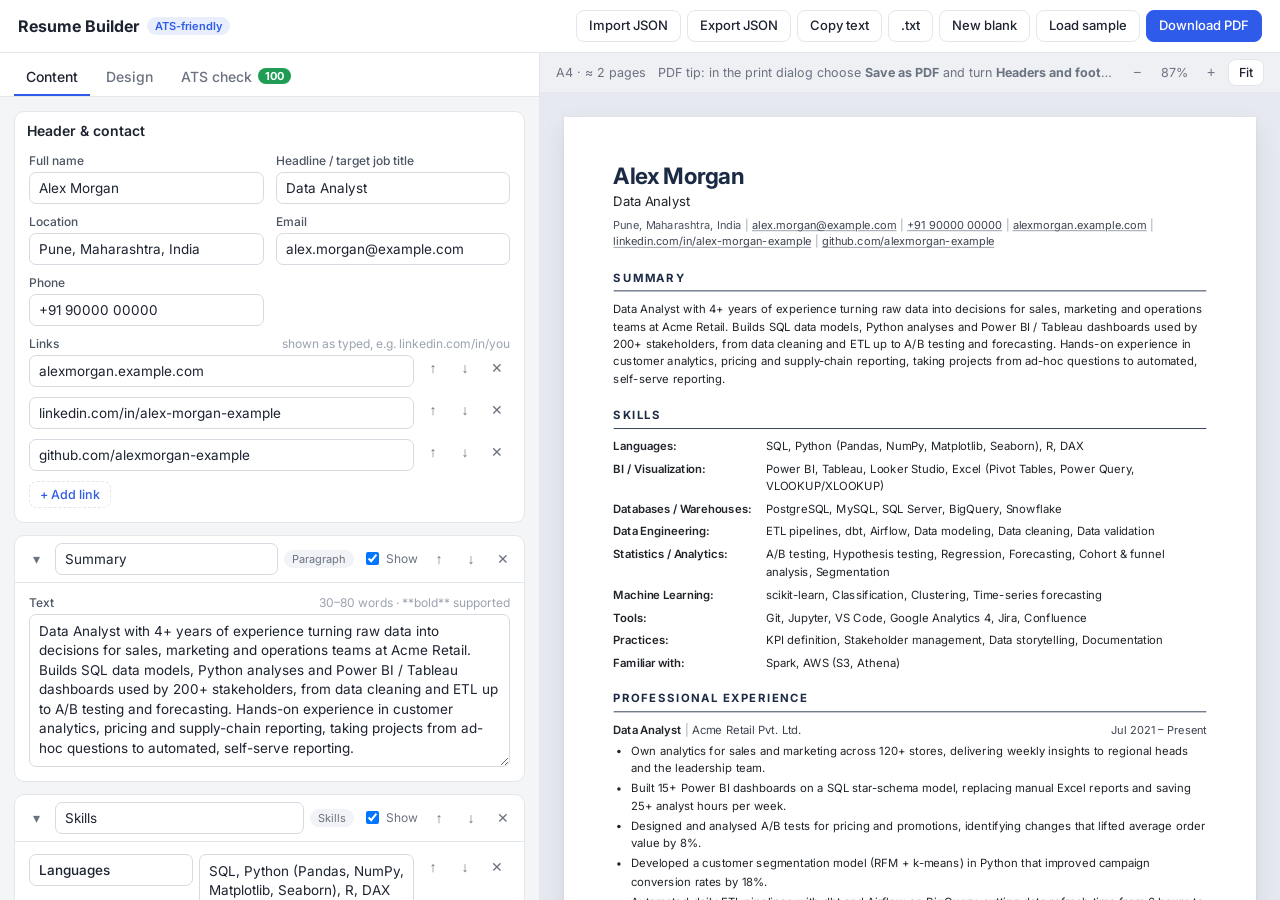
==== index.html @ 41e5b3fa "{initial update}" ====
<!doctype html>
<html lang="en">
<head>
  <meta charset="utf-8">
  <meta name="viewport" content="width=device-width, initial-scale=1">
  <title>Resume Builder</title>
  <link rel="preconnect" href="https://fonts.googleapis.com">
  <link rel="preconnect" href="https://fonts.gstatic.com" crossorigin>
  <link href="https://fonts.googleapis.com/css2?family=Inter:wght@400;500;600;700&display=swap" rel="stylesheet">
  <link rel="stylesheet" href="css/app.css">
  <link rel="stylesheet" href="css/resume.css">
  <style id="page-style"></style>
</head>
<body>
  <div id="app">
    <header class="topbar">
      <div class="brand">Resume Builder <span class="badge">ATS-friendly</span></div>
      <div class="actions">
        <button type="button" class="btn" data-cmd="import" title="Load a resume saved as JSON">Import JSON</button>
        <button type="button" class="btn" data-cmd="export" title="Save your resume data as JSON">Export JSON</button>
        <button type="button" class="btn" data-cmd="copy-text" title="Copy a plain-text version for job portal forms">Copy text</button>
        <button type="button" class="btn" data-cmd="download-txt" title="Download plain-text version">.txt</button>
        <button type="button" class="btn" data-cmd="blank">New blank</button>
        <button type="button" class="btn" data-cmd="sample">Load sample</button>
        <button type="button" class="btn primary" data-cmd="pdf" title="Ctrl+P · choose “Save as PDF”">Download PDF</button>
      </div>
      <input type="file" id="file-input" accept="application/json,.json" hidden>
    </header>

    <main class="layout">
      <aside class="panel">
        <nav class="tabs">
          <button type="button" data-tab="content" class="active">Content</button>
          <button type="button" data-tab="design">Design</button>
          <button type="button" data-tab="ats">ATS check <span id="ats-badge" class="score-badge"></span></button>
        </nav>
        <div class="panel-body" id="panel-body"></div>
      </aside>

      <section class="preview-pane">
        <div class="preview-toolbar">
          <span id="page-info"></span>
          <span class="hint">PDF tip: in the print dialog choose <b>Save as PDF</b> and turn <b>Headers and footers</b> off.</span>
          <div class="zoom">
            <button type="button" class="icon-btn" data-zoom="out" title="Zoom out">−</button>
            <span id="zoom-label"></span>
            <button type="button" class="icon-btn" data-zoom="in" title="Zoom in">+</button>
            <button type="button" class="btn small" data-zoom="fit">Fit</button>
          </div>
        </div>
        <div class="preview-scroll" id="preview-scroll">
          <div class="sheet-wrap" id="sheet-wrap"><div class="sheet" id="sheet"></div></div>
        </div>
      </section>
    </main>
  </div>

  <div id="print-root"></div>
  <div id="toast" role="status" aria-live="polite"></div>

  <script src="js/sample.js"></script>
  <script src="js/render.js"></script>
  <script src="js/ats.js"></script>
  <script src="js/app.js"></script>
</body>
</html>
---- css/app.css ----
:root {
  --bg: #f4f5f7;
  --panel: #ffffff;
  --border: #e3e6eb;
  --text: #1d2330;
  --muted: #6b7280;
  --primary: #2f5bea;
  --primary-hover: #244bd0;
  --danger: #d64545;
  --ok: #1f9d55;
  --warn: #d98a00;
  --info: #4c6ef5;
  --radius: 10px;
  color-scheme: light;
}

* { box-sizing: border-box; }
html, body { height: 100%; margin: 0; }
body {
  font-family: 'Inter', 'Segoe UI', system-ui, sans-serif;
  font-size: 14px;
  color: var(--text);
  background: var(--bg);
}

#app { display: flex; flex-direction: column; height: 100vh; }

/* Top bar */
.topbar {
  display: flex; align-items: center; justify-content: space-between; gap: 12px; flex-wrap: wrap;
  padding: 10px 18px; background: #fff; border-bottom: 1px solid var(--border);
}
.brand { font-weight: 700; font-size: 16px; display: flex; align-items: center; gap: 8px; }
.badge { font-size: 11px; font-weight: 600; background: #e8eefc; color: var(--primary); padding: 2px 8px; border-radius: 999px; }
.actions { display: flex; gap: 6px; flex-wrap: wrap; }

.btn {
  font: inherit; font-size: 13px; font-weight: 500; line-height: 1.2;
  border: 1px solid var(--border); background: #fff; color: var(--text);
  padding: 7px 12px; border-radius: 8px; cursor: pointer;
}
.btn:hover { background: #f3f4f6; }
.btn.primary { background: var(--primary); border-color: var(--primary); color: #fff; }
.btn.primary:hover { background: var(--primary-hover); }
.btn.small { padding: 5px 10px; font-size: 12.5px; }
.btn.ghost { border-style: dashed; background: transparent; color: var(--primary); }
.btn.ghost:hover { background: #f0f4ff; }
.btn-row { display: flex; gap: 8px; flex-wrap: wrap; }

.icon-btn {
  flex: none; width: 26px; height: 26px; border: 0; border-radius: 6px; background: none;
  color: var(--muted); font-size: 14px; line-height: 1; cursor: pointer;
}
.icon-btn:hover { background: #eef0f4; color: var(--text); }
.icon-btn.danger:hover { background: #fdecec; color: var(--danger); }

/* Layout */
.layout { flex: 1; display: grid; grid-template-columns: minmax(400px, 540px) 1fr; min-height: 0; }
.panel { display: flex; flex-direction: column; min-height: 0; border-right: 1px solid var(--border); background: var(--bg); }
.tabs { display: flex; gap: 4px; padding: 6px 14px 0; background: #fff; border-bottom: 1px solid var(--border); }
.tabs button {
  font: inherit; font-weight: 500; color: var(--muted); background: none; cursor: pointer;
  border: 0; border-bottom: 2px solid transparent; padding: 9px 12px; display: flex; align-items: center; gap: 6px;
}
.tabs button.active { color: var(--text); border-bottom-color: var(--primary); }
.score-badge { font-size: 11px; font-weight: 700; color: #fff; border-radius: 999px; padding: 1px 7px; background: var(--muted); }
.score-badge:empty { display: none; }
.panel-body { flex: 1; overflow: auto; padding: 14px; }

/* Cards */
.card { background: var(--panel); border: 1px solid var(--border); border-radius: var(--radius); margin-bottom: 12px; }
.card-head { display: flex; align-items: center; gap: 6px; padding: 10px 12px; }
.card-head h3 { margin: 0; font-size: 14px; font-weight: 600; }
.card-body { padding: 4px 14px 14px; }
.card.sec .card-head { padding: 7px 8px; }
.card.sec.open .card-head { border-bottom: 1px solid var(--border); }
.card.sec.open .card-body { padding-top: 12px; }
.card.hidden-sec { opacity: 0.6; }
.sec-title-input {
  flex: 1; min-width: 0; font: inherit; font-weight: 600; color: var(--text);
  border: 1px solid transparent; border-radius: 6px; padding: 5px 7px; background: transparent;
}
.sec-title-input:hover, .sec-title-input:focus { border-color: var(--border); background: #fff; outline: none; }
.tag { font-size: 11px; color: var(--muted); background: #f1f3f6; border-radius: 999px; padding: 2px 8px; white-space: nowrap; }
.vis { display: flex; align-items: center; gap: 4px; font-size: 12px; color: var(--muted); cursor: pointer; white-space: nowrap; margin: 0 2px; }

/* Forms */
.grid2 { display: grid; grid-template-columns: 1fr 1fr; gap: 10px 12px; }
.field { display: flex; flex-direction: column; gap: 4px; min-width: 0; }
.field.wide { grid-column: 1 / -1; }
.lbl { font-size: 12px; font-weight: 500; color: #4b5563; display: flex; justify-content: space-between; align-items: baseline; gap: 8px; margin: 0; }
.lbl em, .lbl output { font-style: normal; font-weight: 400; color: #9ca3af; text-align: right; }
.lbl output { color: var(--text); font-weight: 600; }
input[type=text], input[type=email], textarea, select {
  font: inherit; font-size: 13.5px; color: var(--text); width: 100%;
  border: 1px solid #d6dae1; border-radius: 7px; padding: 7px 9px; background: #fff;
}
textarea { resize: vertical; line-height: 1.45; overflow: hidden; min-height: 35px; }
input:focus, textarea:focus, select:focus { outline: none; border-color: var(--primary); box-shadow: 0 0 0 3px rgba(47, 91, 234, .12); }
input[type=range] { width: 100%; accent-color: var(--primary); }
input[type=color] { width: 34px; height: 28px; padding: 0; border: 1px solid var(--border); border-radius: 6px; background: none; cursor: pointer; }
.row { display: flex; gap: 6px; align-items: flex-start; margin-bottom: 6px; }
.row > input, .row > textarea { flex: 1; min-width: 0; }
.skill-row .w-label { flex: 0 0 34%; font-weight: 500; }
.swatches { display: flex; gap: 6px; align-items: center; flex-wrap: wrap; }
.swatch { width: 24px; height: 24px; border-radius: 50%; border: 2px solid #fff; box-shadow: 0 0 0 1px var(--border); cursor: pointer; }
.swatch.on { box-shadow: 0 0 0 2px var(--primary); }

/* Entry items */
.item { border: 1px solid var(--border); border-radius: 8px; margin-bottom: 8px; background: #fafbfc; }
.item-head { display: flex; align-items: center; gap: 8px; padding: 5px 6px 5px 10px; cursor: pointer; user-select: none; }
.item-head:hover { background: #f3f5f8; border-radius: 8px; }
.item.open .item-head:hover { border-radius: 8px 8px 0 0; }
.caret { color: var(--muted); width: 12px; flex: none; }
.item-title { flex: 1; min-width: 0; font-weight: 500; overflow: hidden; text-overflow: ellipsis; white-space: nowrap; }
.item-meta { font-size: 12px; color: var(--muted); white-space: nowrap; max-width: 38%; overflow: hidden; text-overflow: ellipsis; }
.tools { display: flex; }
.item-body { padding: 12px; background: #fff; border-top: 1px solid var(--border); border-radius: 0 0 8px 8px; }
.add-sec { display: flex; gap: 8px; margin: 6px 0 30px; }
.add-sec select { flex: 1; }

.muted { color: var(--muted); margin: 0 0 10px; font-size: 13px; }
.tips { margin: 0; padding-left: 18px; color: #4b5563; font-size: 13px; line-height: 1.55; }

/* ATS */
.score-card { display: grid; grid-template-columns: auto 1fr; gap: 12px 14px; align-items: center; padding-top: 14px; }
.score-card p { margin: 2px 0 0; }
.score-ring {
  width: 60px; height: 60px; border-radius: 50%; display: grid; place-items: center;
  background: conic-gradient(var(--c) calc(var(--p) * 1%), #e5e7eb 0);
}
.score-ring span { width: 48px; height: 48px; border-radius: 50%; background: #fff; display: grid; place-items: center; font-weight: 700; font-size: 14px; }
.chips { display: flex; flex-wrap: wrap; gap: 6px; margin: 6px 0 14px; }
.chip { font-size: 12px; padding: 3px 9px; border-radius: 999px; }
.chip i { font-style: normal; opacity: .65; font-size: 11px; }
.chip.hit { background: #e7f6ec; color: #17733d; }
.chip.miss { background: #fdeeee; color: #b23434; }
.check-group { margin-bottom: 10px; }
.group-title, .check-group summary { font-size: 12px; font-weight: 600; color: #4b5563; text-transform: uppercase; letter-spacing: .04em; margin: 4px 0; cursor: default; }
.check-group summary { cursor: pointer; }
.check { display: flex; gap: 10px; padding: 8px 0; border-top: 1px solid #f0f1f4; font-size: 13px; line-height: 1.45; }
.check small { display: block; color: var(--muted); font-size: 12px; margin-top: 2px; word-break: break-word; }
.check .dot { width: 8px; height: 8px; border-radius: 50%; margin-top: 6px; flex: none; }
.check.err .dot { background: var(--danger); }
.check.warn .dot { background: var(--warn); }
.check.info .dot { background: var(--info); }
.check.ok .dot { background: var(--ok); }

/* Preview */
.preview-pane { display: flex; flex-direction: column; min-height: 0; min-width: 0; background: #e6e9ef; }
.preview-toolbar {
  display: flex; align-items: center; justify-content: space-between; gap: 12px;
  padding: 6px 16px; font-size: 12.5px; color: var(--muted); background: #eef0f4; border-bottom: 1px solid var(--border);
}
.preview-toolbar .hint { flex: 1; text-align: center; overflow: hidden; text-overflow: ellipsis; white-space: nowrap; }
.zoom { display: flex; align-items: center; gap: 4px; }
#zoom-label { min-width: 40px; text-align: center; }
.preview-scroll { flex: 1; overflow: auto; padding: 24px; }
.sheet-wrap { position: relative; margin: 0 auto; }
.sheet {
  position: absolute; top: 0; left: 0; box-sizing: border-box;
  background: #fff; transform-origin: top left;
  box-shadow: 0 1px 3px rgba(0, 0, 0, .08), 0 10px 30px rgba(0, 0, 0, .08);
}
.page-guide { position: absolute; left: 0; right: 0; border-top: 1px dashed #ef8b8b; pointer-events: none; }
.page-guide span {
  position: absolute; right: 6px; top: -9px; background: #fff; color: #e06464; padding: 0 4px;
  font: 500 10px/16px 'Inter', 'Segoe UI', sans-serif;
}

#toast {
  position: fixed; left: 50%; bottom: 24px; transform: translate(-50%, 20px); opacity: 0; pointer-events: none;
  background: #1d2330; color: #fff; padding: 10px 16px; border-radius: 8px; font-size: 13px; transition: .2s;
}
#toast.show { opacity: 1; transform: translate(-50%, 0); }

/* Print: only the resume */
#print-root { display: none; }
@media print {
  html, body { height: auto; background: #fff; }
  #app, #toast { display: none !important; }
  #print-root { display: block; }
}

@media (max-width: 960px) {
  #app { height: auto; }
  .layout { grid-template-columns: 1fr; }
  .panel { border-right: 0; }
  .panel-body { overflow: visible; }
  .preview-scroll { height: 85vh; }
  .preview-toolbar .hint { display: none; }
}
@media (max-width: 520px) {
  .grid2 { grid-template-columns: 1fr; }
  .topbar { padding: 10px 12px; }
}
---- css/resume.css ----
/* Resume document styles — shared by the on-screen preview and the printed PDF.
   Sizes are in pt/em so print output matches the preview exactly. */

.resume {
  --fs: 10pt;
  --lh: 1.5;
  --accent: #1c2b45;
  --font: 'Inter', 'Segoe UI', Arial, sans-serif;
  --ink: #1f2328;
  --ink-soft: #3d4450;
  --rule-gap: 0.75em;
  font-family: var(--font);
  font-size: var(--fs);
  line-height: var(--lh);
  color: var(--ink);
  text-align: left;
  -webkit-print-color-adjust: exact;
  print-color-adjust: exact;
}
.resume *,
.resume *::before,
.resume *::after { box-sizing: border-box; margin: 0; padding: 0; }
.resume a { color: inherit; text-decoration: underline; text-decoration-color: #8a93a3; text-underline-offset: 0.15em; text-decoration-thickness: 0.06em; }
.resume strong { font-weight: 600; }

/* Header */
.r-name { font-size: 2em; font-weight: 700; color: var(--accent); letter-spacing: -0.02em; line-height: 1.15; }
.r-title { font-size: 1.16em; font-weight: 400; color: var(--ink); line-height: 1.3; margin-top: 0.3em; }
.r-contact { font-size: 0.97em; color: #4b5260; margin-top: 0.55em; }
.r-contact a { color: var(--ink-soft); }
.r-contact > a,
.r-contact > span:not(.r-sep) { white-space: nowrap; }
.r-sep { color: #9aa1ad; }

/* Sections */
.r-section { margin-top: 1.6em; }
.r-heading {
  font-size: 1em;
  font-weight: 700;
  letter-spacing: 0.12em;
  text-transform: uppercase;
  color: var(--accent);
  padding-bottom: 0.4em;
  border-bottom: 1.2pt solid var(--accent);
  margin-bottom: var(--rule-gap);
  break-after: avoid;
  page-break-after: avoid;
}
.r-text p + p { margin-top: 0.5em; }

/* Skills */
.r-skills { display: grid; grid-template-columns: max-content 1fr; column-gap: 1.3em; row-gap: 0.45em; }
.r-skill-label { font-weight: 600; }
.r-skills > div { break-inside: avoid; }
.r-skills-inline > div + div { margin-top: 0.3em; }

/* Entries (experience / projects / education) */
.r-entry + .r-entry { margin-top: 0.85em; }
.r-entry-head { display: flex; justify-content: space-between; align-items: baseline; gap: 1.2em; }
.r-entry-title strong { font-weight: 600; }
.r-entry-sub { color: var(--ink-soft); }
.r-date { white-space: nowrap; color: var(--ink-soft); font-size: 0.97em; }
.r-note { color: var(--ink); }
.r-keep { break-inside: avoid; page-break-inside: avoid; }

/* Bullets */
.r-bullets { list-style: disc; padding-left: 1.45em; margin-top: 0.3em; }
.r-bullets.r-cont { margin-top: 0; }
.r-bullets li { margin-top: 0.22em; padding-left: 0.1em; break-inside: avoid; page-break-inside: avoid; }
.r-bullets li:first-child { margin-top: 0; }
.r-bullets.r-cont li:first-child { margin-top: 0.22em; }
.r-bullets li::marker { color: var(--ink); }
.r-list { margin-top: 0; }
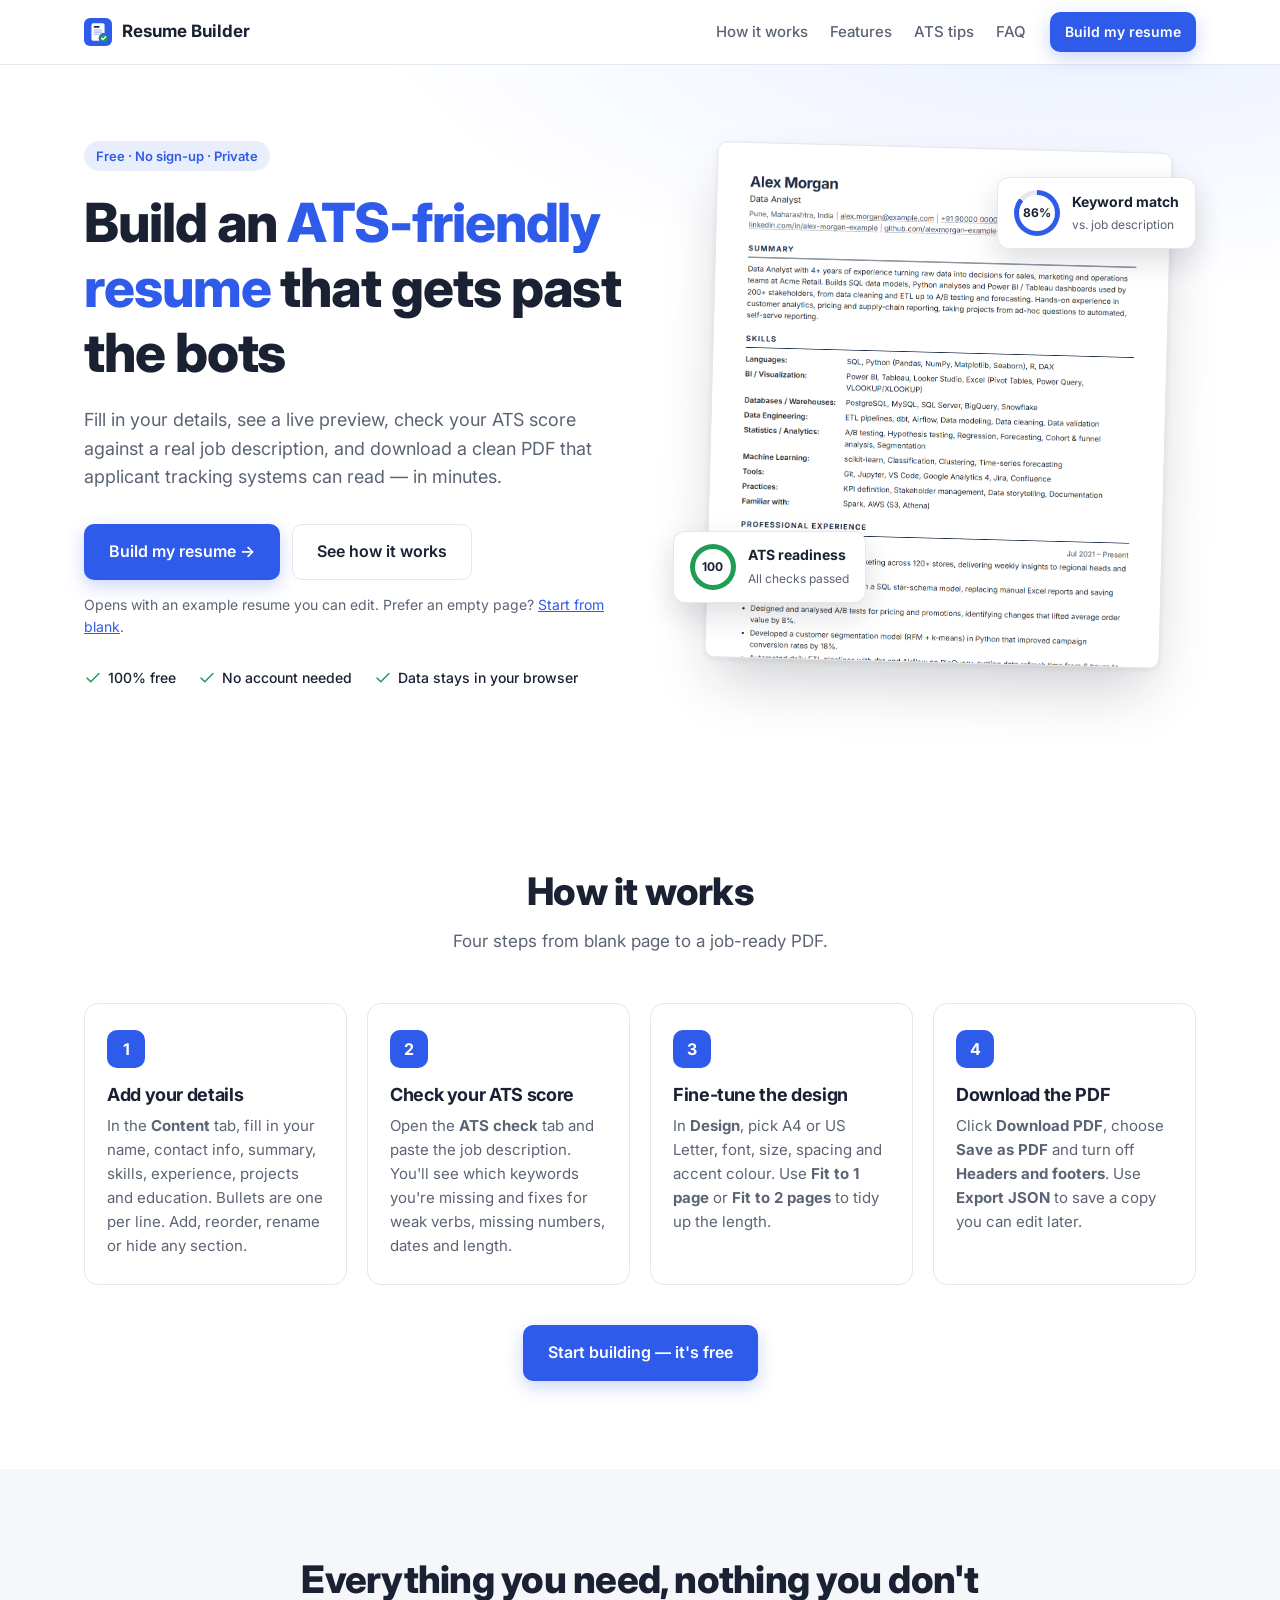
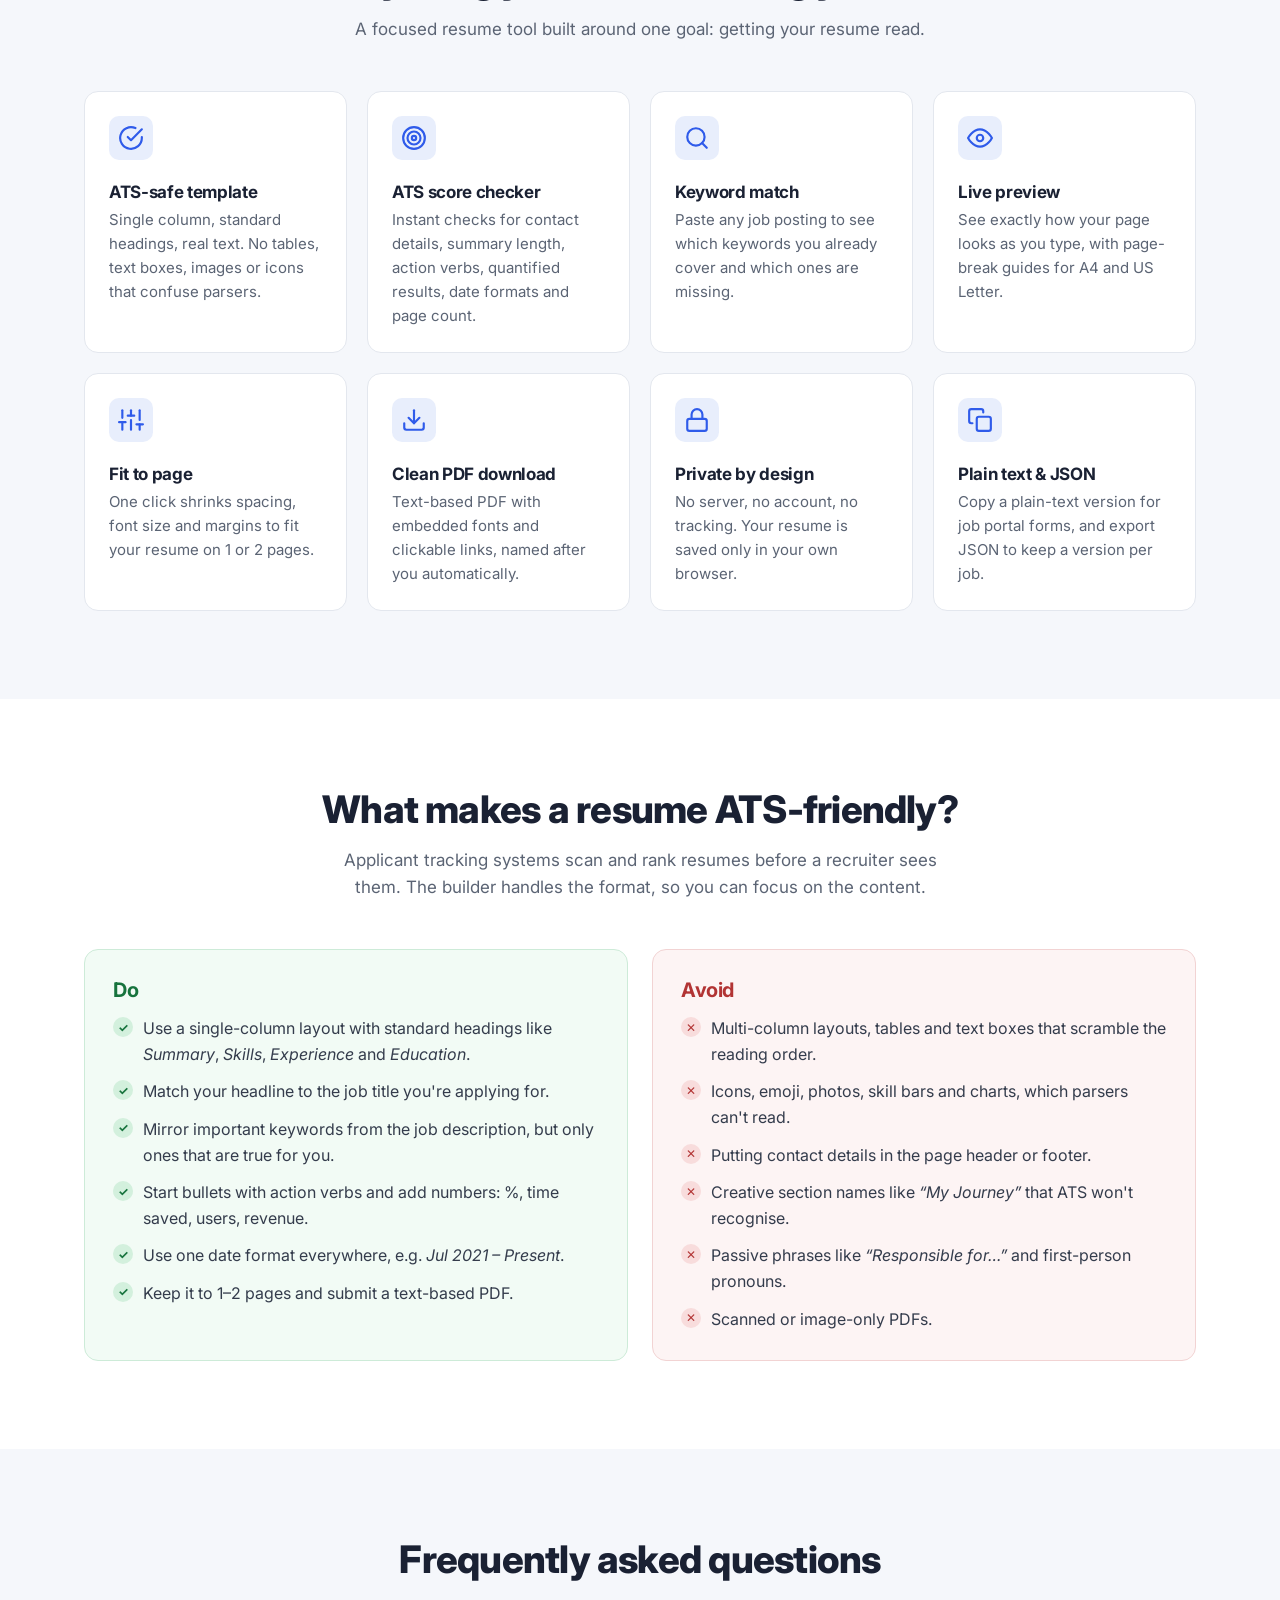
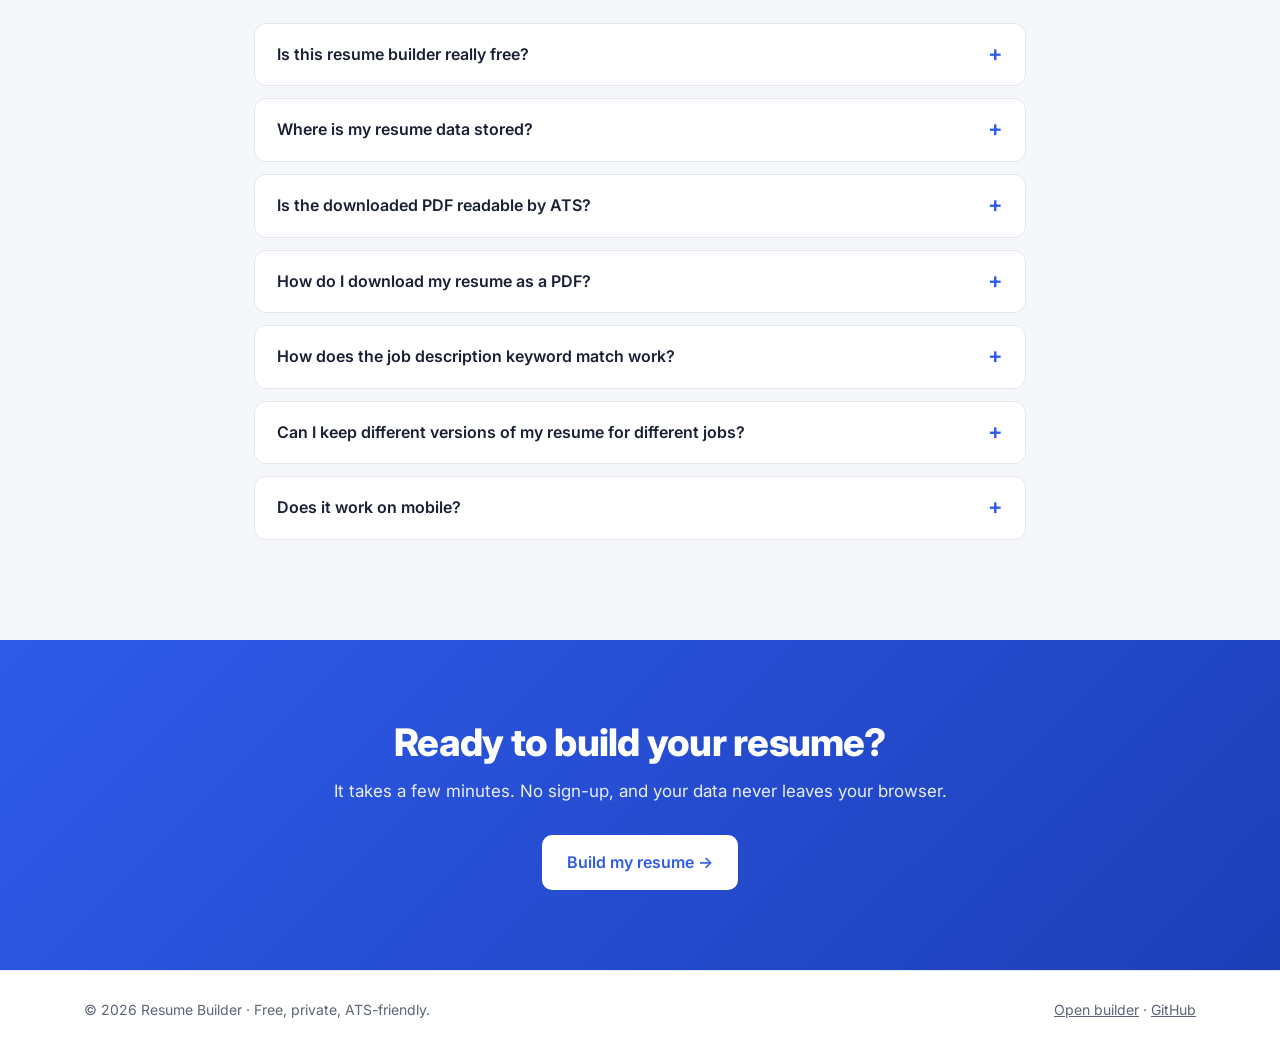
==== commit d8f4bcdd: "{update} welcome page" ====
--- a/index.html
+++ b/index.html
@@ -3,64 +3,304 @@
 <head>
   <meta charset="utf-8">
   <meta name="viewport" content="width=device-width, initial-scale=1">
-  <title>Resume Builder</title>
+  <title>Free ATS-Friendly Resume Builder – No Sign-up, PDF Download</title>
+  <meta name="description" content="Build an ATS-friendly resume for free. Live preview, ATS score checker, job description keyword match and a clean PDF download. No sign-up — your data stays in your browser.">
+  <meta name="keywords" content="ATS resume builder, ATS friendly resume, free resume builder, resume maker, ATS resume checker, resume keyword match, resume PDF, CV builder, no sign up resume builder">
+  <meta name="robots" content="index, follow, max-image-preview:large">
+  <link rel="canonical" href="https://shaktimm22.github.io/resume_builder_v2/">
+  <meta name="theme-color" content="#2f5bea">
+
+  <!-- Social sharing -->
+  <meta property="og:type" content="website">
+  <meta property="og:site_name" content="ATS Resume Builder">
+  <meta property="og:title" content="Free ATS-Friendly Resume Builder – No Sign-up">
+  <meta property="og:description" content="Live preview, ATS score checker, job-description keyword match and clean PDF download. Your data never leaves your browser.">
+  <meta property="og:url" content="https://shaktimm22.github.io/resume_builder_v2/">
+  <meta property="og:image" content="https://shaktimm22.github.io/resume_builder_v2/assets/og-image.png">
+  <meta property="og:image:width" content="1200">
+  <meta property="og:image:height" content="630">
+  <meta property="og:image:alt" content="ATS Resume Builder – clean single-column resume with an ATS score of 100">
+  <meta name="twitter:card" content="summary_large_image">
+  <meta name="twitter:title" content="Free ATS-Friendly Resume Builder – No Sign-up">
+  <meta name="twitter:description" content="Live preview, ATS score checker, keyword match and clean PDF download.">
+  <meta name="twitter:image" content="https://shaktimm22.github.io/resume_builder_v2/assets/og-image.png">
+
+  <link rel="icon" href="assets/favicon.svg" type="image/svg+xml">
+  <link rel="apple-touch-icon" href="assets/apple-touch-icon.png">
   <link rel="preconnect" href="https://fonts.googleapis.com">
   <link rel="preconnect" href="https://fonts.gstatic.com" crossorigin>
-  <link href="https://fonts.googleapis.com/css2?family=Inter:wght@400;500;600;700&display=swap" rel="stylesheet">
-  <link rel="stylesheet" href="css/app.css">
-  <link rel="stylesheet" href="css/resume.css">
-  <style id="page-style"></style>
+  <link href="https://fonts.googleapis.com/css2?family=Inter:wght@400;500;600;700;800&display=swap" rel="stylesheet">
+  <link rel="stylesheet" href="css/landing.css">
+
+  <script type="application/ld+json">
+  {
+    "@context": "https://schema.org",
+    "@type": "WebApplication",
+    "name": "ATS Resume Builder",
+    "url": "https://shaktimm22.github.io/resume_builder_v2/",
+    "description": "Free ATS-friendly resume builder with live preview, ATS score checker, job description keyword match and PDF download. No sign-up; data stays in your browser.",
+    "applicationCategory": "BusinessApplication",
+    "operatingSystem": "Any (web browser)",
+    "browserRequirements": "Requires JavaScript. Works best in Chrome or Edge on desktop.",
+    "image": "https://shaktimm22.github.io/resume_builder_v2/assets/og-image.png",
+    "offers": { "@type": "Offer", "price": "0", "priceCurrency": "USD" },
+    "featureList": [
+      "ATS-friendly single-column resume template",
+      "Live A4 / US Letter preview",
+      "ATS readiness score with fix suggestions",
+      "Job description keyword match",
+      "Fit to 1 or 2 pages",
+      "Text-based PDF download",
+      "Plain-text copy for job portals",
+      "Save and load as JSON"
+    ]
+  }
+  </script>
+  <script type="application/ld+json">
+  {
+    "@context": "https://schema.org",
+    "@type": "FAQPage",
+    "mainEntity": [
+      { "@type": "Question", "name": "Is this resume builder really free?",
+        "acceptedAnswer": { "@type": "Answer", "text": "Yes. It is completely free, with no sign-up, no watermark and no paywall on the PDF download." } },
+      { "@type": "Question", "name": "Where is my resume data stored?",
+        "acceptedAnswer": { "@type": "Answer", "text": "Only in your own browser (local storage). Nothing is uploaded to any server. Use Export JSON to keep a backup file or move your resume to another computer." } },
+      { "@type": "Question", "name": "Is the downloaded PDF readable by ATS?",
+        "acceptedAnswer": { "@type": "Answer", "text": "Yes. The PDF is generated by your browser with real, selectable text in a single-column layout with standard headings, no tables, images or icons, so applicant tracking systems can parse it in the right order." } },
+      { "@type": "Question", "name": "How do I download my resume as a PDF?",
+        "acceptedAnswer": { "@type": "Answer", "text": "Click Download PDF, choose Save as PDF as the destination in the print dialog, and turn off Headers and footers. The file is named after you automatically." } },
+      { "@type": "Question", "name": "How does the job description keyword match work?",
+        "acceptedAnswer": { "@type": "Answer", "text": "Paste a job posting into the ATS check tab. The builder extracts the most important keywords and shows which ones your resume already contains and which are missing, with a weighted match percentage." } },
+      { "@type": "Question", "name": "Can I keep different versions of my resume for different jobs?",
+        "acceptedAnswer": { "@type": "Answer", "text": "Yes. Use Export JSON to save a version for each job, and Import JSON to load it again later." } },
+      { "@type": "Question", "name": "Does it work on mobile?",
+        "acceptedAnswer": { "@type": "Answer", "text": "It works on mobile, but editing and PDF export are easiest on a desktop or laptop with Chrome or Edge." } }
+    ]
+  }
+  </script>
 </head>
 <body>
-  <div id="app">
-    <header class="topbar">
-      <div class="brand">Resume Builder <span class="badge">ATS-friendly</span></div>
-      <div class="actions">
-        <button type="button" class="btn" data-cmd="import" title="Load a resume saved as JSON">Import JSON</button>
-        <button type="button" class="btn" data-cmd="export" title="Save your resume data as JSON">Export JSON</button>
-        <button type="button" class="btn" data-cmd="copy-text" title="Copy a plain-text version for job portal forms">Copy text</button>
-        <button type="button" class="btn" data-cmd="download-txt" title="Download plain-text version">.txt</button>
-        <button type="button" class="btn" data-cmd="blank">New blank</button>
-        <button type="button" class="btn" data-cmd="sample">Load sample</button>
-        <button type="button" class="btn primary" data-cmd="pdf" title="Ctrl+P · choose “Save as PDF”">Download PDF</button>
-      </div>
-      <input type="file" id="file-input" accept="application/json,.json" hidden>
-    </header>
-
-    <main class="layout">
-      <aside class="panel">
-        <nav class="tabs">
-          <button type="button" data-tab="content" class="active">Content</button>
-          <button type="button" data-tab="design">Design</button>
-          <button type="button" data-tab="ats">ATS check <span id="ats-badge" class="score-badge"></span></button>
-        </nav>
-        <div class="panel-body" id="panel-body"></div>
-      </aside>
-
-      <section class="preview-pane">
-        <div class="preview-toolbar">
-          <span id="page-info"></span>
-          <span class="hint">PDF tip: in the print dialog choose <b>Save as PDF</b> and turn <b>Headers and footers</b> off.</span>
-          <div class="zoom">
-            <button type="button" class="icon-btn" data-zoom="out" title="Zoom out">−</button>
-            <span id="zoom-label"></span>
-            <button type="button" class="icon-btn" data-zoom="in" title="Zoom in">+</button>
-            <button type="button" class="btn small" data-zoom="fit">Fit</button>
-          </div>
-        </div>
-        <div class="preview-scroll" id="preview-scroll">
-          <div class="sheet-wrap" id="sheet-wrap"><div class="sheet" id="sheet"></div></div>
-        </div>
-      </section>
-    </main>
-  </div>
-
-  <div id="print-root"></div>
-  <div id="toast" role="status" aria-live="polite"></div>
-
-  <script src="js/sample.js"></script>
-  <script src="js/render.js"></script>
-  <script src="js/ats.js"></script>
-  <script src="js/app.js"></script>
+  <a class="skip" href="#main">Skip to content</a>
+
+  <header class="site-header">
+    <div class="wrap nav">
+      <a class="logo" href="./" aria-label="ATS Resume Builder home">
+        <img src="assets/favicon.svg" alt="" width="28" height="28">
+        <span>Resume Builder</span>
+      </a>
+      <nav aria-label="Main">
+        <a href="#how-it-works">How it works</a>
+        <a href="#features">Features</a>
+        <a href="#ats-tips">ATS tips</a>
+        <a href="#faq">FAQ</a>
+      </nav>
+      <a class="btn btn-primary btn-sm" href="builder.html">Build my resume</a>
+    </div>
+  </header>
+
+  <main id="main">
+    <!-- Hero -->
+    <section class="hero">
+      <div class="wrap hero-grid">
+        <div class="hero-copy">
+          <p class="eyebrow">Free · No sign-up · Private</p>
+          <h1>Build an <span class="hl">ATS-friendly resume</span> that gets past the bots</h1>
+          <p class="lead">
+            Fill in your details, see a live preview, check your ATS score against a real job description,
+            and download a clean PDF that applicant tracking systems can read — in minutes.
+          </p>
+          <div class="cta-row">
+            <a class="btn btn-primary btn-lg" href="builder.html">Build my resume →</a>
+            <a class="btn btn-ghost btn-lg" href="#how-it-works">See how it works</a>
+          </div>
+          <p class="sub-cta">Opens with an example resume you can edit. Prefer an empty page? <a href="builder.html?start=blank">Start from blank</a>.</p>
+          <ul class="trust">
+            <li><svg class="ic" viewBox="0 0 24 24" aria-hidden="true"><polyline points="20 6 9 17 4 12"/></svg>100% free</li>
+            <li><svg class="ic" viewBox="0 0 24 24" aria-hidden="true"><polyline points="20 6 9 17 4 12"/></svg>No account needed</li>
+            <li><svg class="ic" viewBox="0 0 24 24" aria-hidden="true"><polyline points="20 6 9 17 4 12"/></svg>Data stays in your browser</li>
+          </ul>
+        </div>
+        <div class="hero-visual">
+          <img class="preview" src="assets/resume-preview.png" width="1191" height="1350"
+               alt="Example of a clean, single-column ATS-friendly resume created with the builder">
+          <div class="float-card score">
+            <span class="ring" style="--p:100"><b>100</b></span>
+            <span><strong>ATS readiness</strong><small>All checks passed</small></span>
+          </div>
+          <div class="float-card kw">
+            <span class="ring" style="--p:86"><b>86%</b></span>
+            <span><strong>Keyword match</strong><small>vs. job description</small></span>
+          </div>
+        </div>
+      </div>
+    </section>
+
+    <!-- How it works -->
+    <section id="how-it-works" class="section">
+      <div class="wrap">
+        <h2>How it works</h2>
+        <p class="section-lead">Four steps from blank page to a job-ready PDF.</p>
+        <ol class="steps">
+          <li>
+            <span class="num">1</span>
+            <h3>Add your details</h3>
+            <p>In the <b>Content</b> tab, fill in your name, contact info, summary, skills, experience, projects and education. Bullets are one per line. Add, reorder, rename or hide any section.</p>
+          </li>
+          <li>
+            <span class="num">2</span>
+            <h3>Check your ATS score</h3>
+            <p>Open the <b>ATS check</b> tab and paste the job description. You'll see which keywords you're missing and fixes for weak verbs, missing numbers, dates and length.</p>
+          </li>
+          <li>
+            <span class="num">3</span>
+            <h3>Fine-tune the design</h3>
+            <p>In <b>Design</b>, pick A4 or US Letter, font, size, spacing and accent colour. Use <b>Fit to 1 page</b> or <b>Fit to 2 pages</b> to tidy up the length.</p>
+          </li>
+          <li>
+            <span class="num">4</span>
+            <h3>Download the PDF</h3>
+            <p>Click <b>Download PDF</b>, choose <b>Save as PDF</b> and turn off <b>Headers and footers</b>. Use <b>Export JSON</b> to save a copy you can edit later.</p>
+          </li>
+        </ol>
+        <div class="center"><a class="btn btn-primary btn-lg" href="builder.html">Start building — it's free</a></div>
+      </div>
+    </section>
+
+    <!-- Features -->
+    <section id="features" class="section alt">
+      <div class="wrap">
+        <h2>Everything you need, nothing you don't</h2>
+        <p class="section-lead">A focused resume tool built around one goal: getting your resume read.</p>
+        <div class="features">
+          <article class="feature">
+            <svg class="ic-lg" viewBox="0 0 24 24" aria-hidden="true"><path d="M22 11.08V12a10 10 0 1 1-5.93-9.14"/><polyline points="22 4 12 14.01 9 11.01"/></svg>
+            <h3>ATS-safe template</h3>
+            <p>Single column, standard headings, real text. No tables, text boxes, images or icons that confuse parsers.</p>
+          </article>
+          <article class="feature">
+            <svg class="ic-lg" viewBox="0 0 24 24" aria-hidden="true"><circle cx="12" cy="12" r="10"/><circle cx="12" cy="12" r="6"/><circle cx="12" cy="12" r="2"/></svg>
+            <h3>ATS score checker</h3>
+            <p>Instant checks for contact details, summary length, action verbs, quantified results, date formats and page count.</p>
+          </article>
+          <article class="feature">
+            <svg class="ic-lg" viewBox="0 0 24 24" aria-hidden="true"><circle cx="11" cy="11" r="8"/><line x1="21" y1="21" x2="16.65" y2="16.65"/></svg>
+            <h3>Keyword match</h3>
+            <p>Paste any job posting to see which keywords you already cover and which ones are missing.</p>
+          </article>
+          <article class="feature">
+            <svg class="ic-lg" viewBox="0 0 24 24" aria-hidden="true"><path d="M1 12s4-8 11-8 11 8 11 8-4 8-11 8-11-8-11-8z"/><circle cx="12" cy="12" r="3"/></svg>
+            <h3>Live preview</h3>
+            <p>See exactly how your page looks as you type, with page-break guides for A4 and US Letter.</p>
+          </article>
+          <article class="feature">
+            <svg class="ic-lg" viewBox="0 0 24 24" aria-hidden="true"><line x1="4" y1="21" x2="4" y2="14"/><line x1="4" y1="10" x2="4" y2="3"/><line x1="12" y1="21" x2="12" y2="12"/><line x1="12" y1="8" x2="12" y2="3"/><line x1="20" y1="21" x2="20" y2="16"/><line x1="20" y1="12" x2="20" y2="3"/><line x1="1" y1="14" x2="7" y2="14"/><line x1="9" y1="8" x2="15" y2="8"/><line x1="17" y1="16" x2="23" y2="16"/></svg>
+            <h3>Fit to page</h3>
+            <p>One click shrinks spacing, font size and margins to fit your resume on 1 or 2 pages.</p>
+          </article>
+          <article class="feature">
+            <svg class="ic-lg" viewBox="0 0 24 24" aria-hidden="true"><path d="M21 15v4a2 2 0 0 1-2 2H5a2 2 0 0 1-2-2v-4"/><polyline points="7 10 12 15 17 10"/><line x1="12" y1="15" x2="12" y2="3"/></svg>
+            <h3>Clean PDF download</h3>
+            <p>Text-based PDF with embedded fonts and clickable links, named after you automatically.</p>
+          </article>
+          <article class="feature">
+            <svg class="ic-lg" viewBox="0 0 24 24" aria-hidden="true"><rect x="3" y="11" width="18" height="11" rx="2" ry="2"/><path d="M7 11V7a5 5 0 0 1 10 0v4"/></svg>
+            <h3>Private by design</h3>
+            <p>No server, no account, no tracking. Your resume is saved only in your own browser.</p>
+          </article>
+          <article class="feature">
+            <svg class="ic-lg" viewBox="0 0 24 24" aria-hidden="true"><rect x="9" y="9" width="13" height="13" rx="2" ry="2"/><path d="M5 15H4a2 2 0 0 1-2-2V4a2 2 0 0 1 2-2h9a2 2 0 0 1 2 2v1"/></svg>
+            <h3>Plain text &amp; JSON</h3>
+            <p>Copy a plain-text version for job portal forms, and export JSON to keep a version per job.</p>
+          </article>
+        </div>
+      </div>
+    </section>
+
+    <!-- ATS tips -->
+    <section id="ats-tips" class="section">
+      <div class="wrap">
+        <h2>What makes a resume ATS-friendly?</h2>
+        <p class="section-lead">Applicant tracking systems scan and rank resumes before a recruiter sees them. The builder handles the format, so you can focus on the content.</p>
+        <div class="tips-grid">
+          <div class="tip-card do">
+            <h3>Do</h3>
+            <ul>
+              <li>Use a single-column layout with standard headings like <i>Summary</i>, <i>Skills</i>, <i>Experience</i> and <i>Education</i>.</li>
+              <li>Match your headline to the job title you're applying for.</li>
+              <li>Mirror important keywords from the job description, but only ones that are true for you.</li>
+              <li>Start bullets with action verbs and add numbers: %, time saved, users, revenue.</li>
+              <li>Use one date format everywhere, e.g. <i>Jul 2021 – Present</i>.</li>
+              <li>Keep it to 1–2 pages and submit a text-based PDF.</li>
+            </ul>
+          </div>
+          <div class="tip-card dont">
+            <h3>Avoid</h3>
+            <ul>
+              <li>Multi-column layouts, tables and text boxes that scramble the reading order.</li>
+              <li>Icons, emoji, photos, skill bars and charts, which parsers can't read.</li>
+              <li>Putting contact details in the page header or footer.</li>
+              <li>Creative section names like <i>“My Journey”</i> that ATS won't recognise.</li>
+              <li>Passive phrases like <i>“Responsible for…”</i> and first-person pronouns.</li>
+              <li>Scanned or image-only PDFs.</li>
+            </ul>
+          </div>
+        </div>
+      </div>
+    </section>
+
+    <!-- FAQ -->
+    <section id="faq" class="section alt">
+      <div class="wrap narrow">
+        <h2>Frequently asked questions</h2>
+        <div class="faq">
+          <details>
+            <summary>Is this resume builder really free?</summary>
+            <p>Yes. It is completely free, with no sign-up, no watermark and no paywall on the PDF download.</p>
+          </details>
+          <details>
+            <summary>Where is my resume data stored?</summary>
+            <p>Only in your own browser (local storage). Nothing is uploaded to any server. Use <b>Export JSON</b> to keep a backup file or move your resume to another computer. Clearing your browser data will remove the saved resume, so export a copy.</p>
+          </details>
+          <details>
+            <summary>Is the downloaded PDF readable by ATS?</summary>
+            <p>Yes. The PDF is generated by your browser with real, selectable text in a single-column layout with standard headings, and no tables, images or icons, so applicant tracking systems can parse it in the right order.</p>
+          </details>
+          <details>
+            <summary>How do I download my resume as a PDF?</summary>
+            <p>Click <b>Download PDF</b>, choose <b>Save as PDF</b> as the destination in the print dialog, and turn off <b>Headers and footers</b>. The file is named after you automatically.</p>
+          </details>
+          <details>
+            <summary>How does the job description keyword match work?</summary>
+            <p>Paste a job posting into the <b>ATS check</b> tab. The builder extracts the most important keywords and shows which ones your resume already contains and which are missing, with a weighted match percentage.</p>
+          </details>
+          <details>
+            <summary>Can I keep different versions of my resume for different jobs?</summary>
+            <p>Yes. Use <b>Export JSON</b> to save a version for each job, and <b>Import JSON</b> to load it again later.</p>
+          </details>
+          <details>
+            <summary>Does it work on mobile?</summary>
+            <p>It works on mobile, but editing and PDF export are easiest on a desktop or laptop with Chrome or Edge.</p>
+          </details>
+        </div>
+      </div>
+    </section>
+
+    <!-- Final CTA -->
+    <section class="cta-band">
+      <div class="wrap">
+        <h2>Ready to build your resume?</h2>
+        <p>It takes a few minutes. No sign-up, and your data never leaves your browser.</p>
+        <a class="btn btn-white btn-lg" href="builder.html">Build my resume →</a>
+      </div>
+    </section>
+  </main>
+
+  <footer class="site-footer">
+    <div class="wrap foot">
+      <span>© <span id="year">2026</span> Resume Builder · Free, private, ATS-friendly.</span>
+      <span><a href="builder.html">Open builder</a> · <a href="https://github.com/shaktimm22/resume_builder_v2" rel="noopener">GitHub</a></span>
+    </div>
+  </footer>
+  <script>document.getElementById('year').textContent = new Date().getFullYear();</script>
 </body>
 </html>
--- a/css/landing.css
+++ b/css/landing.css
@@ -0,0 +1,188 @@
+:root {
+  --bg: #ffffff;
+  --bg-alt: #f5f7fb;
+  --text: #1a2133;
+  --muted: #5b6474;
+  --border: #e3e7ee;
+  --primary: #2f5bea;
+  --primary-hover: #244bd0;
+  --primary-soft: #e8eefc;
+  --ok: #1f9d55;
+  --radius: 14px;
+  color-scheme: light;
+}
+
+* { box-sizing: border-box; }
+html { scroll-behavior: smooth; scroll-padding-top: 80px; }
+body {
+  margin: 0;
+  font-family: 'Inter', 'Segoe UI', system-ui, -apple-system, sans-serif;
+  font-size: 16px;
+  line-height: 1.6;
+  color: var(--text);
+  background: var(--bg);
+  -webkit-font-smoothing: antialiased;
+}
+img { max-width: 100%; height: auto; display: block; }
+a { color: var(--primary); }
+h1, h2, h3 { line-height: 1.2; margin: 0; letter-spacing: -0.02em; }
+p { margin: 0; }
+
+.wrap { max-width: 1160px; margin: 0 auto; padding: 0 24px; }
+.wrap.narrow { max-width: 820px; }
+.center { text-align: center; margin-top: 40px; }
+
+.skip { position: absolute; left: -999px; top: 8px; background: #fff; padding: 8px 12px; border-radius: 8px; z-index: 100; }
+.skip:focus { left: 8px; }
+
+/* Buttons */
+.btn {
+  display: inline-flex; align-items: center; justify-content: center; gap: 8px;
+  font: inherit; font-weight: 600; text-decoration: none; cursor: pointer;
+  border-radius: 10px; border: 1px solid transparent; padding: 10px 18px;
+  transition: background .15s, transform .15s, box-shadow .15s;
+}
+.btn:focus-visible { outline: 3px solid rgba(47, 91, 234, .35); outline-offset: 2px; }
+.btn-primary { background: var(--primary); color: #fff; box-shadow: 0 6px 18px rgba(47, 91, 234, .25); }
+.btn-primary:hover { background: var(--primary-hover); transform: translateY(-1px); }
+.btn-ghost { background: #fff; color: var(--text); border-color: var(--border); }
+.btn-ghost:hover { background: var(--bg-alt); }
+.btn-white { background: #fff; color: var(--primary); }
+.btn-white:hover { transform: translateY(-1px); box-shadow: 0 8px 20px rgba(0, 0, 0, .15); }
+.btn-sm { padding: 8px 14px; font-size: 14px; }
+.btn-lg { padding: 14px 24px; font-size: 16px; }
+
+.ic, .ic-lg { fill: none; stroke: currentColor; stroke-width: 2; stroke-linecap: round; stroke-linejoin: round; flex: none; }
+.ic { width: 18px; height: 18px; }
+.ic-lg { width: 26px; height: 26px; }
+
+/* Header */
+.site-header {
+  position: sticky; top: 0; z-index: 50;
+  background: rgba(255, 255, 255, .88); backdrop-filter: saturate(180%) blur(10px);
+  border-bottom: 1px solid var(--border);
+}
+.nav { display: flex; align-items: center; gap: 24px; height: 64px; }
+.logo { display: flex; align-items: center; gap: 10px; color: var(--text); text-decoration: none; font-weight: 700; font-size: 17px; }
+.nav nav { display: flex; gap: 22px; margin-left: auto; }
+.nav nav a { color: var(--muted); text-decoration: none; font-size: 15px; font-weight: 500; }
+.nav nav a:hover { color: var(--text); }
+
+/* Hero */
+.hero { padding: 72px 0 88px; background: radial-gradient(1200px 500px at 85% -10%, #e9efff 0%, rgba(233, 239, 255, 0) 60%), var(--bg); overflow: hidden; }
+.hero-grid { display: grid; grid-template-columns: 1.05fr 1fr; gap: 56px; align-items: center; }
+.eyebrow { display: inline-block; font-size: 13px; font-weight: 600; color: var(--primary); background: var(--primary-soft); padding: 5px 12px; border-radius: 999px; margin-bottom: 20px; }
+.hero h1 { font-size: clamp(34px, 5vw, 54px); font-weight: 800; }
+.hl { color: var(--primary); }
+.lead { font-size: 18px; color: var(--muted); margin-top: 20px; max-width: 560px; }
+.cta-row { display: flex; gap: 12px; flex-wrap: wrap; margin-top: 32px; }
+.sub-cta { font-size: 14px; color: var(--muted); margin-top: 14px; }
+.trust { list-style: none; padding: 0; margin: 28px 0 0; display: flex; flex-wrap: wrap; gap: 10px 22px; font-size: 14px; font-weight: 500; }
+.trust li { display: flex; align-items: center; gap: 6px; }
+.trust .ic { color: var(--ok); }
+
+.hero-visual { position: relative; padding: 10px 30px 30px; }
+.preview {
+  border-radius: 10px; background: #fff;
+  box-shadow: 0 2px 6px rgba(16, 24, 40, .06), 0 30px 60px -12px rgba(16, 24, 40, .22);
+  transform: rotate(1.5deg);
+  border: 1px solid var(--border);
+}
+.float-card {
+  position: absolute; display: flex; align-items: center; gap: 12px;
+  background: #fff; border: 1px solid var(--border); border-radius: 12px; padding: 12px 16px;
+  box-shadow: 0 12px 30px rgba(16, 24, 40, .14); font-size: 14px;
+}
+.float-card strong { display: block; font-size: 14px; }
+.float-card small { color: var(--muted); font-size: 12px; }
+.float-card.score { left: -8px; bottom: 90px; }
+.float-card.kw { right: 0; top: 40px; }
+.ring {
+  --c: var(--ok);
+  width: 46px; height: 46px; border-radius: 50%; display: grid; place-items: center; flex: none;
+  background: conic-gradient(var(--c) calc(var(--p) * 1%), #e5e7eb 0);
+}
+.ring b { width: 36px; height: 36px; border-radius: 50%; background: #fff; display: grid; place-items: center; font-size: 12px; }
+.kw .ring { --c: var(--primary); }
+
+/* Sections */
+.section { padding: 88px 0; }
+.section.alt { background: var(--bg-alt); }
+.section h2 { font-size: clamp(28px, 3.5vw, 38px); font-weight: 800; text-align: center; }
+.section-lead { text-align: center; color: var(--muted); font-size: 17px; max-width: 640px; margin: 14px auto 48px; }
+
+/* Steps */
+.steps { list-style: none; padding: 0; margin: 0; display: grid; grid-template-columns: repeat(4, 1fr); gap: 20px; counter-reset: none; }
+.steps li { background: #fff; border: 1px solid var(--border); border-radius: var(--radius); padding: 26px 22px; position: relative; }
+.num {
+  display: grid; place-items: center; width: 38px; height: 38px; border-radius: 10px;
+  background: var(--primary); color: #fff; font-weight: 700; margin-bottom: 16px;
+}
+.steps h3 { font-size: 18px; margin-bottom: 8px; }
+.steps p { color: var(--muted); font-size: 15px; }
+
+/* Features */
+.features { display: grid; grid-template-columns: repeat(4, 1fr); gap: 20px; }
+.feature { background: #fff; border: 1px solid var(--border); border-radius: var(--radius); padding: 24px; }
+.feature .ic-lg { color: var(--primary); background: var(--primary-soft); padding: 9px; width: 44px; height: 44px; border-radius: 10px; margin-bottom: 14px; }
+.feature h3 { font-size: 17px; margin-bottom: 6px; }
+.feature p { color: var(--muted); font-size: 15px; }
+
+/* Tips */
+.tips-grid { display: grid; grid-template-columns: 1fr 1fr; gap: 24px; }
+.tip-card { border-radius: var(--radius); padding: 28px; border: 1px solid var(--border); }
+.tip-card h3 { font-size: 20px; margin-bottom: 14px; }
+.tip-card ul { margin: 0; padding: 0; list-style: none; }
+.tip-card li { position: relative; padding-left: 30px; margin-top: 12px; color: #343c4c; }
+.tip-card li::before { position: absolute; left: 0; top: 1px; width: 20px; height: 20px; border-radius: 50%; display: grid; place-items: center; font-size: 12px; font-weight: 700; }
+.tip-card.do { background: #f2fbf5; border-color: #cdebd8; }
+.tip-card.do h3 { color: #17733d; }
+.tip-card.do li::before { content: '✓'; background: #d3f0dd; color: #17733d; }
+.tip-card.dont { background: #fdf4f4; border-color: #f2d3d3; }
+.tip-card.dont h3 { color: #b23434; }
+.tip-card.dont li::before { content: '✕'; background: #f8dcdc; color: #b23434; }
+
+/* FAQ */
+.faq { margin-top: 40px; }
+.faq details { background: #fff; border: 1px solid var(--border); border-radius: 12px; margin-bottom: 12px; }
+.faq summary { cursor: pointer; padding: 18px 22px; font-weight: 600; list-style: none; display: flex; justify-content: space-between; gap: 16px; }
+.faq summary::-webkit-details-marker { display: none; }
+.faq summary::after { content: '+'; font-size: 22px; line-height: 1; color: var(--primary); }
+.faq details[open] summary::after { content: '−'; }
+.faq details p { padding: 0 22px 20px; color: var(--muted); }
+
+/* CTA band */
+.cta-band { background: linear-gradient(135deg, #2f5bea, #1c3fb8); color: #fff; text-align: center; padding: 80px 0; }
+.cta-band h2 { font-size: clamp(28px, 3.5vw, 38px); font-weight: 800; }
+.cta-band p { opacity: .9; margin: 12px 0 30px; font-size: 17px; }
+
+/* Footer */
+.site-footer { border-top: 1px solid var(--border); padding: 28px 0; font-size: 14px; color: var(--muted); }
+.foot { display: flex; justify-content: space-between; gap: 12px; flex-wrap: wrap; }
+.site-footer a { color: var(--muted); }
+
+/* Responsive */
+@media (max-width: 1000px) {
+  .steps, .features { grid-template-columns: repeat(2, 1fr); }
+}
+@media (max-width: 860px) {
+  .nav nav { display: none; }
+  .nav .btn { margin-left: auto; }
+  .hero { padding: 48px 0 64px; }
+  .hero-grid { grid-template-columns: 1fr; gap: 40px; }
+  .hero-visual { max-width: 520px; margin: 0 auto; padding: 10px 16px 24px; }
+  .tips-grid { grid-template-columns: 1fr; }
+  .section { padding: 64px 0; }
+}
+@media (max-width: 560px) {
+  .wrap { padding: 0 16px; }
+  .steps, .features { grid-template-columns: 1fr; }
+  .float-card { padding: 8px 12px; }
+  .float-card.score { left: 0; bottom: 40px; }
+  .float-card.kw { right: 0; top: 10px; }
+  .cta-row .btn { width: 100%; }
+}
+@media (prefers-reduced-motion: reduce) {
+  html { scroll-behavior: auto; }
+  .btn { transition: none; }
+}
